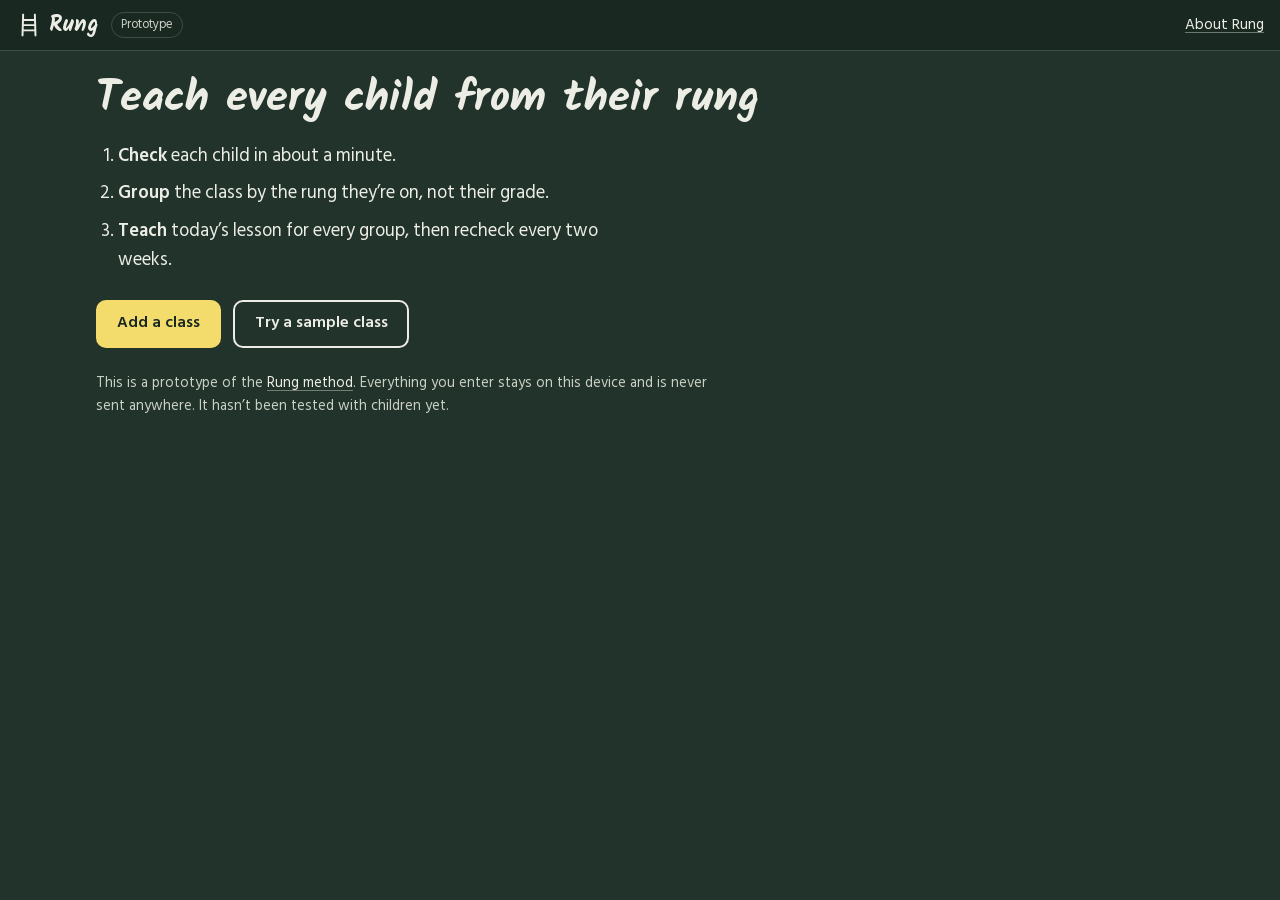
==== try/index.html @ 8c0bc84f "Add the Rung method and a working prototype Generalise Rung from a TaRL add-on into an open method a" ====
<!doctype html>
<html lang="en">
<head>
  <meta charset="utf-8">
  <meta name="viewport" content="width=device-width, initial-scale=1">
  <title>Rung prototype</title>
  <meta name="description" content="Check each child in a minute, group the class by level, and get today's lesson for every group. A prototype of the Rung tool.">
  <meta name="theme-color" content="#22332b">
  <link rel="icon" href="../favicon.svg" type="image/svg+xml">
  <link rel="manifest" href="manifest.webmanifest">
  <link rel="stylesheet" href="app.css">
</head>
<body>
  <header class="bar">
    <a class="mark" href="./" aria-label="Rung prototype, home">
      <svg viewBox="0 0 40 40" aria-hidden="true"><path d="M11 4 L10 36 M29 4 L30 36 M10.6 12 L29.4 12.4 M10.4 20.2 L29.7 20 M10.2 28.3 L29.8 28.1"/></svg>
      <span>Rung</span>
    </a>
    <span class="tag">Prototype</span>
    <a class="about" href="../">About Rung</a>
  </header>
  <main id="app" tabindex="-1"></main>
  <noscript><p class="wrap">The Rung prototype needs JavaScript.</p></noscript>
  <script src="ladders.js"></script>
  <script src="app.js"></script>
</body>
</html>
---- try/app.css ----
@font-face { font-family: 'Hind'; font-style: normal; font-weight: 400; font-display: swap; src: url('../fonts/hind-400-devanagari.woff2') format('woff2'); unicode-range: U+0900-097F, U+1CD0-1CF4, U+1CF7-1CF9, U+200C-200D, U+20A8, U+20B9, U+20F0, U+25CC, U+A830-A839, U+A8E0-A8FF, U+11B00-11B0A; }
@font-face { font-family: 'Hind'; font-style: normal; font-weight: 400; font-display: swap; src: url('../fonts/hind-400-latin-ext.woff2') format('woff2'); unicode-range: U+0100-02BA, U+02BD-02C5, U+02C7-02CC, U+02CE-02D7, U+02DD-02FF, U+0304, U+0308, U+0329, U+1D00-1DBF, U+1E00-1E9F, U+1EF2-1EFF, U+2020, U+20A0-20AB, U+20AD-20C4, U+2113, U+2C60-2C7F, U+A720-A7FF; }
@font-face { font-family: 'Hind'; font-style: normal; font-weight: 400; font-display: swap; src: url('../fonts/hind-400-latin.woff2') format('woff2'); unicode-range: U+0000-00FF, U+0131, U+0152-0153, U+02BB-02BC, U+02C6, U+02DA, U+02DC, U+0304, U+0308, U+0329, U+2000-206F, U+20AC, U+2122, U+2191, U+2193, U+2212, U+2215, U+FEFF, U+FFFD; }
@font-face { font-family: 'Hind'; font-style: normal; font-weight: 600; font-display: swap; src: url('../fonts/hind-600-devanagari.woff2') format('woff2'); unicode-range: U+0900-097F, U+1CD0-1CF4, U+1CF7-1CF9, U+200C-200D, U+20A8, U+20B9, U+20F0, U+25CC, U+A830-A839, U+A8E0-A8FF, U+11B00-11B0A; }
@font-face { font-family: 'Hind'; font-style: normal; font-weight: 600; font-display: swap; src: url('../fonts/hind-600-latin-ext.woff2') format('woff2'); unicode-range: U+0100-02BA, U+02BD-02C5, U+02C7-02CC, U+02CE-02D7, U+02DD-02FF, U+0304, U+0308, U+0329, U+1D00-1DBF, U+1E00-1E9F, U+1EF2-1EFF, U+2020, U+20A0-20AB, U+20AD-20C4, U+2113, U+2C60-2C7F, U+A720-A7FF; }
@font-face { font-family: 'Hind'; font-style: normal; font-weight: 600; font-display: swap; src: url('../fonts/hind-600-latin.woff2') format('woff2'); unicode-range: U+0000-00FF, U+0131, U+0152-0153, U+02BB-02BC, U+02C6, U+02DA, U+02DC, U+0304, U+0308, U+0329, U+2000-206F, U+20AC, U+2122, U+2191, U+2193, U+2212, U+2215, U+FEFF, U+FFFD; }
@font-face { font-family: 'Kalam'; font-style: normal; font-weight: 700; font-display: swap; src: url('../fonts/kalam-700-devanagari.woff2') format('woff2'); unicode-range: U+0900-097F, U+1CD0-1CF4, U+1CF7-1CF9, U+200C-200D, U+20A8, U+20B9, U+20F0, U+25CC, U+A830-A839, U+A8E0-A8FF, U+11B00-11B0A; }
@font-face { font-family: 'Kalam'; font-style: normal; font-weight: 700; font-display: swap; src: url('../fonts/kalam-700-latin-ext.woff2') format('woff2'); unicode-range: U+0100-02BA, U+02BD-02C5, U+02C7-02CC, U+02CE-02D7, U+02DD-02FF, U+0304, U+0308, U+0329, U+1D00-1DBF, U+1E00-1E9F, U+1EF2-1EFF, U+2020, U+20A0-20AB, U+20AD-20C4, U+2113, U+2C60-2C7F, U+A720-A7FF; }
@font-face { font-family: 'Kalam'; font-style: normal; font-weight: 700; font-display: swap; src: url('../fonts/kalam-700-latin.woff2') format('woff2'); unicode-range: U+0000-00FF, U+0131, U+0152-0153, U+02BB-02BC, U+02C6, U+02DA, U+02DC, U+0304, U+0308, U+0329, U+2000-206F, U+20AC, U+2122, U+2191, U+2193, U+2212, U+2215, U+FEFF, U+FFFD; }

/* ---------------------------------------------------------------
   Rung prototype. The site's slate and chalk, without the texture,
   tuned for a cheap phone held in one hand in a bright classroom.
   --------------------------------------------------------------- */

:root {
  --slate: #22332b;
  --slate-deep: #1a2822;
  --slate-lift: #2b3f35;
  --line: rgba(236, 238, 230, .18);
  --chalk: #eceee6;
  --chalk-soft: #c9d0c4;
  --yellow: #f3dc6b;
  --g0: #f4a7bb;
  --g1: #f5b979;
  --g2: #a6d4ea;
  --g3: #b8e0a4;
  --g4: #eceee6;
  --paper: #f4f0e2;
  --paper-ink: #1f2a25;
  --danger: #f2a093;
  --hand: "Kalam", "Hind", cursive;
  --print: "Hind", system-ui, sans-serif;
  color-scheme: dark;
}

* { box-sizing: border-box; }
html { background: var(--slate); }
body { margin: 0; min-height: 100vh; background: var(--slate); color: var(--chalk); font: 400 1.0625rem/1.6 var(--print); -webkit-font-smoothing: antialiased; }
a { color: var(--chalk); text-underline-offset: .2em; text-decoration-color: rgba(236, 238, 230, .4); }
a:hover { text-decoration-color: var(--yellow); }
:focus-visible { outline: 2.5px dashed var(--yellow); outline-offset: 3px; border-radius: 4px; }
h1:focus { outline: none; }
h1, h2, h3, h4 { font-weight: 600; line-height: 1.2; margin: 0; }
h1 { font: 700 clamp(2rem, 6vw, 2.75rem)/1.1 var(--hand); margin: .25rem 0 1rem; }
h2 { font-size: 1.25rem; margin: 2.25rem 0 .9rem; }
p { margin: 0 0 1rem; }

.wrap { width: min(100% - 32px, 68rem); margin-inline: auto; }
.narrow { width: min(100% - 32px, 34rem); }
.center { text-align: center; padding-top: 3rem; }

/* bar */
.bar { display: flex; align-items: center; gap: .75rem; padding: .75rem 16px; border-bottom: 1px solid var(--line); background: var(--slate-deep); }
.mark { display: inline-flex; align-items: center; gap: .45rem; text-decoration: none; font: 700 1.4rem/1 var(--hand); }
.mark svg { width: 26px; height: 26px; fill: none; stroke: var(--chalk); stroke-width: 3; stroke-linecap: round; }
.tag { font-size: .8rem; padding: .1rem .55rem; border: 1px solid var(--line); border-radius: 99px; color: var(--chalk-soft); }
.about { margin-left: auto; font-size: .95rem; }
main { padding: 1.25rem 0 4rem; }
main:focus { outline: none; }

/* buttons */
.btn { display: inline-flex; align-items: center; justify-content: center; min-height: 48px; padding: .6rem 1.2rem; border: 2px solid var(--chalk); border-radius: 10px; background: transparent; color: var(--chalk); font: 600 1rem/1.2 var(--print); text-decoration: none; cursor: pointer; }
.btn:hover { border-color: var(--yellow); }
.btn.primary { background: var(--yellow); border-color: var(--yellow); color: var(--slate-deep); }
.btn.primary:hover { filter: brightness(1.06); }
.btn.solid { background: var(--chalk); color: var(--slate-deep); }
.btn.small { min-height: 40px; padding: .35rem .8rem; font-size: .9rem; }
.btn[disabled] { opacity: .35; cursor: default; }
.btn.solid-danger { background: var(--danger); border-color: var(--danger); color: var(--slate-deep); margin-left: .5rem; }
.link { background: none; border: 0; padding: .5rem 0; color: var(--chalk); font: inherit; text-decoration: underline; text-decoration-color: rgba(236, 238, 230, .4); text-underline-offset: .2em; cursor: pointer; }
.link:hover { text-decoration-color: var(--yellow); }
.actions { display: flex; flex-wrap: wrap; gap: .75rem; margin: 1.5rem 0; }
.back { display: inline-block; font-size: .95rem; color: var(--chalk-soft); margin-bottom: .25rem; padding: .35rem 0; }
.back::before { content: "‹ "; }

.fine { color: var(--chalk-soft); font-size: .92rem; max-width: 40rem; }
.warn { background: var(--danger); color: var(--slate-deep); padding: .75rem 1rem; border-radius: 8px; }

/* home */
.intro { font-size: 1.15rem; padding-left: 1.4rem; max-width: 34rem; }
.intro li { margin-bottom: .5rem; }
.rows { list-style: none; padding: 0; margin: 0; border-top: 1px solid var(--line); }
.rows li { border-bottom: 1px solid var(--line); }
.row { display: flex; flex-direction: column; padding: .9rem .25rem; text-decoration: none; }
.row:hover .row-name { text-decoration: underline; text-decoration-color: var(--yellow); }
.row-name { font-weight: 600; font-size: 1.15rem; }
.row-meta { color: var(--chalk-soft); font-size: .95rem; }

/* forms */
.form { display: grid; gap: 1.25rem; }
.field { display: grid; gap: .4rem; border: 0; padding: 0; margin: 0; }
.field > span, .field legend { font-weight: 600; margin-bottom: .2rem; padding: 0; }
.field small { color: var(--chalk-soft); font-size: .88rem; }
.field.short input { max-width: 9rem; }
input, textarea { width: 100%; font: inherit; color: var(--chalk); background: var(--slate-deep); border: 1.5px solid var(--line); border-radius: 8px; padding: .7rem .8rem; min-height: 48px; }
input:focus, textarea:focus { border-color: var(--yellow); outline: none; }
input::placeholder, textarea::placeholder { color: rgba(201, 208, 196, .5); }
.choice { display: flex; gap: .75rem; align-items: flex-start; padding: .75rem .9rem; border: 1.5px solid var(--line); border-radius: 10px; margin-bottom: .5rem; cursor: pointer; }
.choice:has(input:checked) { border-color: var(--yellow); }
.choice input { width: 20px; height: 20px; min-height: 0; margin: .2rem 0 0; accent-color: var(--yellow); flex: none; }
.choice-rungs { display: block; color: var(--chalk-soft); font-size: .9rem; }
.choice-note { display: block; color: var(--g1); font-size: .85rem; margin-top: .2rem; }
.error { color: var(--danger); font-weight: 600; margin: 0; }

/* the check */
.count { color: var(--chalk-soft); margin: 0; font-size: .95rem; }
.who-check { margin-bottom: .6rem; }
.ask { max-width: 40rem; }
.rung-pill { display: inline-block; margin-right: .35rem; padding: .05rem .6rem; border-radius: 99px; background: var(--c); color: var(--slate-deep); font-size: .9rem; }
.card { background: var(--paper); color: var(--paper-ink); margin: .5rem auto 1.25rem; width: min(100% - 16px, 52rem); border-radius: 12px; padding: clamp(1.25rem, 5vw, 2.5rem); box-shadow: 0 2px 0 rgba(0, 0, 0, .25); }
.card-items { list-style: none; margin: 0; padding: 0; display: flex; flex-wrap: wrap; justify-content: center; gap: clamp(1rem, 5vw, 2.75rem); font-weight: 600; line-height: 1.1; }
.card-items.r1 { font-size: clamp(3rem, 14vw, 5.5rem); }
.card-items.r2 { font-size: clamp(2rem, 9vw, 3.5rem); }
.card-items.sums { font-size: clamp(2.25rem, 10vw, 4rem); gap: 1.25rem 3.5rem; font-variant-numeric: tabular-nums; }
.card-text { margin: 0 auto; max-width: 34em; font-weight: 400; }
.card-text.r3 { font-size: clamp(1.4rem, 5.4vw, 2rem); line-height: 1.6; }
.card-text.r4 { font-size: clamp(1.15rem, 4.2vw, 1.55rem); line-height: 1.65; }
.card [lang="hi"], .card-text[lang="hi"] { line-height: 1.8; }
.rule { color: var(--chalk-soft); text-align: center; max-width: 36rem; margin-inline: auto; }
.answer { display: grid; grid-template-columns: 1fr 1fr; gap: .75rem; max-width: 30rem; margin: 0 auto; }
.btn.big { min-height: 64px; font-size: 1.15rem; }
.minor { text-align: center; margin: 1rem 0 0; }
.toast { text-align: center; color: var(--yellow); min-height: 1.6em; margin-top: .5rem; font-weight: 600; }

/* class page */
.class-head h1 { margin-bottom: .3rem; }
.meta { color: var(--chalk-soft); }
.call { display: flex; flex-wrap: wrap; align-items: center; justify-content: space-between; gap: .75rem 1.5rem; padding: 1rem 1.1rem; border: 2px solid var(--yellow); border-radius: 12px; margin: 1.25rem 0 0; }
.call p { margin: 0; }
.call.quiet { border-color: var(--line); }

.g-board { list-style: none; margin: 0; padding: 0; display: grid; grid-template-columns: repeat(5, minmax(0, 1fr)); border-top: 2px solid var(--line); }
.g-col { padding: .8rem .75rem 1rem; border-left: 1.5px solid var(--line); }
.g-col:first-child { border-left: 0; padding-left: 0; }
.g-col h3 { color: var(--c); font: 700 1.15rem/1.2 var(--hand); display: flex; justify-content: space-between; gap: .5rem; padding-bottom: .5rem; border-bottom: 3px solid var(--c); margin-bottom: .6rem; }
.g-col .n { font-family: var(--print); font-weight: 600; }
.g-col ul { list-style: none; margin: 0; padding: 0; font-size: .97rem; }
.g-col li { padding: .12rem 0; }
.g-col.empty { opacity: .45; }

.today-head { display: flex; flex-wrap: wrap; align-items: center; justify-content: space-between; gap: .5rem 1rem; margin: 2.25rem 0 .5rem; }
.today-head h2 { margin: 0; }
.day-nav { display: flex; align-items: center; gap: .6rem; font-size: .95rem; color: var(--chalk-soft); }
.lessons { display: grid; grid-template-columns: repeat(auto-fill, minmax(min(100%, 19rem), 1fr)); gap: 1rem; }
.lesson { border-top: 4px solid var(--c); background: var(--slate-lift); border-radius: 0 0 10px 10px; padding: 1rem 1.1rem 1.1rem; }
.lesson h3 { color: var(--c); font: 700 1.3rem/1.2 var(--hand); }
.lesson-who { color: var(--chalk-soft); font-size: .9rem; margin: .2rem 0 .8rem; }
.lesson h4 { font-size: 1.05rem; margin-bottom: .5rem; }
.lesson-note { font-size: .9rem; border-left: 3px solid var(--c); padding-left: .6rem; color: var(--chalk-soft); }
.parts { margin: 0 0 .75rem; padding-left: 1.2rem; }
.parts li { margin-bottom: .55rem; }
.part-head { display: block; font-weight: 600; font-size: .92rem; color: var(--c); }
.need { font-size: .92rem; margin: 0; color: var(--chalk-soft); }
.need b { color: var(--chalk); }
.sub-nav { display: flex; flex-wrap: wrap; gap: .5rem 1.5rem; align-items: center; border-top: 1px solid var(--line); margin-top: 2rem; padding-top: .75rem; }
.sub-nav a { padding: .5rem 0; }

/* progress */
.big-stat { font-size: 1.25rem; }
.key { list-style: none; padding: 0; margin: 0 0 1.25rem; display: flex; flex-wrap: wrap; gap: .4rem 1.1rem; font-size: .92rem; }
.key li::before { content: ""; display: inline-block; width: .8em; height: .8em; border-radius: 3px; background: var(--c); margin-right: .4rem; vertical-align: -.05em; }
.p-rows { list-style: none; padding: 0; margin: 0 0 1.5rem; display: grid; gap: 1rem; }
.p-label { margin: 0 0 .3rem; font-size: .95rem; color: var(--chalk-soft); }
.p-bar { display: flex; height: 40px; border-radius: 8px; overflow: hidden; gap: 2px; }
.p-bar span { background: var(--c); color: var(--slate-deep); font-weight: 600; display: flex; align-items: center; justify-content: center; font-size: .9rem; min-width: 1.6rem; }
.p-bar .unk { background: transparent; border: 1.5px dashed var(--line); color: var(--chalk-soft); }

/* edit */
.kids { list-style: none; padding: 0; margin: 0 0 1.5rem; border-top: 1px solid var(--line); }
.kids li { display: flex; justify-content: space-between; align-items: center; border-bottom: 1px solid var(--line); padding: .15rem 0; }
.danger { margin-top: 2.5rem; padding-top: 1.25rem; border-top: 1px solid var(--line); }
.danger p { margin-top: 1rem; }

@media (max-width: 720px) {
  .g-board { grid-template-columns: 1fr; border-top: 0; }
  .g-col, .g-col:first-child { border-left: 0; padding: .6rem 0; }
  .g-col h3 { margin-bottom: .35rem; }
  .g-col ul { display: flex; flex-wrap: wrap; gap: .1rem 1rem; }
  .g-col.empty ul { display: none; }
}

@media print {
  :root { --chalk: #111; --chalk-soft: #444; --line: #bbb; --g0: #b03a5b; --g1: #a35a10; --g2: #1f6a8f; --g3: #3c7a24; --g4: #333; }
  html, body { background: #fff; }
  .bar, .back, .call, .actions, .sub-nav, .day-nav button, .fine, .warn { display: none !important; }
  .lesson { background: #fff; break-inside: avoid; border: 1px solid #bbb; border-top: 4px solid var(--c); }
  .lessons { grid-template-columns: 1fr 1fr; }
}
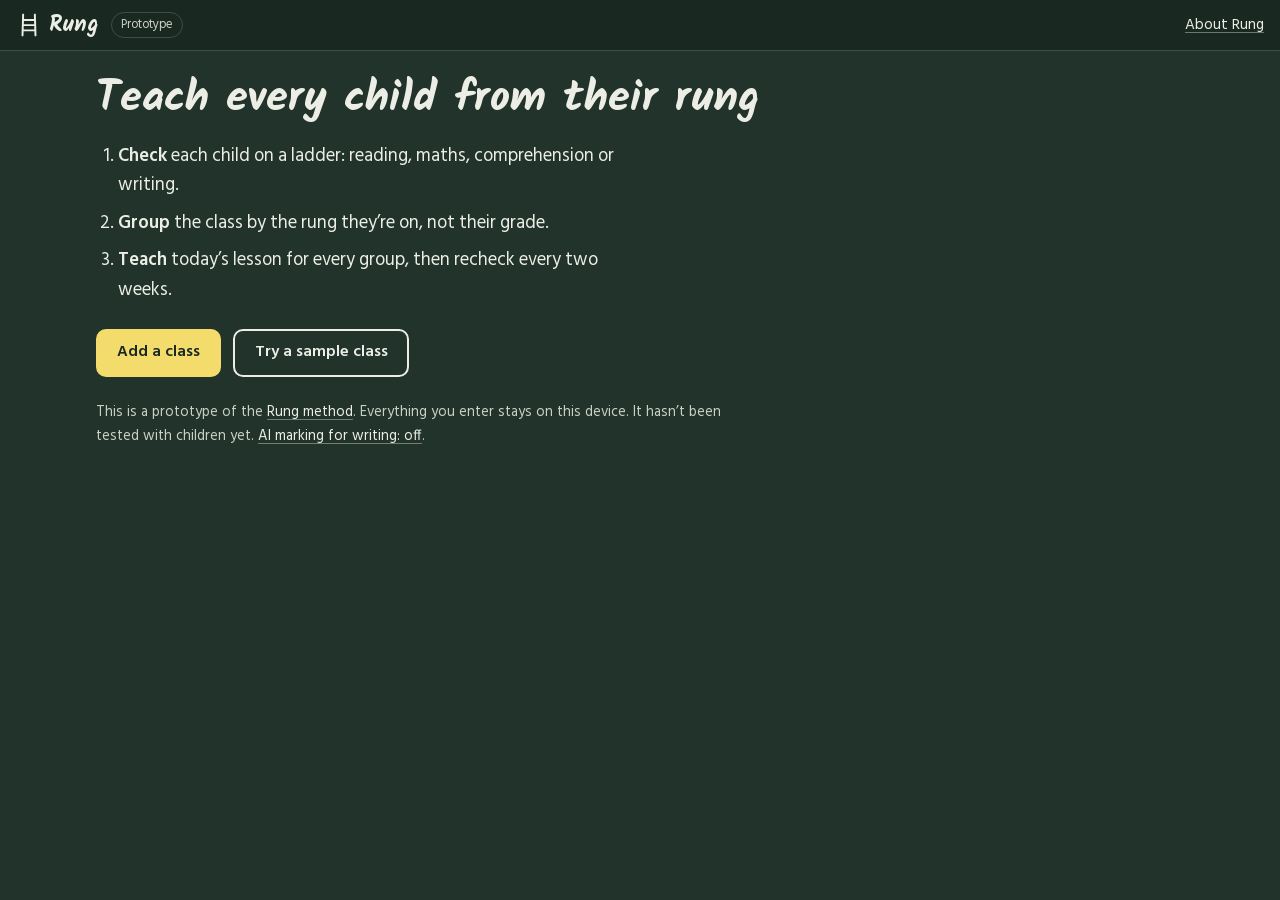
==== commit 7a0adee3: "Add profiles across ladders, AI-read writing checks and the v0-v50 roadmap Comprehension and writing" ====
--- a/try/index.html
+++ b/try/index.html
@@ -22,6 +22,7 @@
   <main id="app" tabindex="-1"></main>
   <noscript><p class="wrap">The Rung prototype needs JavaScript.</p></noscript>
   <script src="ladders.js"></script>
+  <script src="ladders-upper.js"></script>
   <script src="app.js"></script>
 </body>
 </html>
--- a/try/app.css
+++ b/try/app.css
@@ -172,6 +172,52 @@
 .danger { margin-top: 2.5rem; padding-top: 1.25rem; border-top: 1px solid var(--line); }
 .danger p { margin-top: 1rem; }
 
+/* ---------- several ladders ---------- */
+.row-meta.due { color: var(--yellow); }
+.sr { position: absolute; width: 1px; height: 1px; overflow: hidden; clip: rect(0 0 0 0); }
+select { width: 100%; font: inherit; color: var(--chalk); background: var(--slate-deep); border: 1.5px solid var(--line); border-radius: 8px; padding: .7rem .8rem; min-height: 48px; }
+.table-wrap { overflow-x: auto; border-top: 2px solid var(--line); }
+.profile { border-collapse: collapse; width: 100%; min-width: 34rem; font-size: .95rem; }
+.profile th, .profile td { text-align: left; padding: .55rem .75rem .55rem 0; border-bottom: 1px solid var(--line); white-space: nowrap; }
+.profile thead th { color: var(--chalk-soft); font-weight: 600; font-size: .88rem; }
+.profile tbody th { font-weight: 600; }
+.profile td.na { color: rgba(201, 208, 196, .55); font-size: .88rem; }
+.chip { display: inline-block; padding: .05rem .6rem; border-radius: 99px; background: var(--c); color: var(--slate-deep); font-weight: 600; font-size: .88rem; }
+
+/* comprehension check */
+.card-text.story { font-size: clamp(1.05rem, 3.6vw, 1.3rem); line-height: 1.7; }
+.teacher-q { border: 2px solid var(--yellow); border-radius: 12px; padding: 1rem 1.1rem; margin-bottom: 1rem; }
+.teacher-q p { margin: 0 0 .5rem; font-size: 1.1rem; }
+.teacher-q .good { margin: 0; font-size: .95rem; color: var(--chalk-soft); }
+
+/* writing check */
+.prompt { font: 700 clamp(1.3rem, 4.5vw, 1.7rem)/1.3 var(--hand); color: var(--yellow); margin: 1rem 0 .75rem; }
+.photo { margin: .5rem 0 1.25rem; }
+.btn.file { position: relative; overflow: hidden; }
+.btn.file input { position: absolute; inset: 0; opacity: 0; cursor: pointer; }
+.btn.file:focus-within { outline: 2.5px dashed var(--yellow); outline-offset: 3px; }
+.photo .fine { margin-top: .6rem; }
+.status { min-height: 1.4em; margin: .25rem 0 0; color: var(--yellow); font-weight: 600; }
+.ai { background: var(--slate-lift); border-radius: 10px; padding: 1rem 1.1rem; margin-bottom: 1.5rem; }
+.ai p:last-child { margin-bottom: 0; }
+.dims { margin: 0 0 1rem; padding-left: 1.2rem; font-size: .95rem; }
+.dims li { margin-bottom: .3rem; }
+details summary { cursor: pointer; color: var(--chalk-soft); padding: .3rem 0; }
+.transcript { background: var(--paper); color: var(--paper-ink); border-radius: 8px; padding: .8rem 1rem; margin-top: .5rem; white-space: pre-wrap; }
+.steps-own { margin-top: 1rem; padding-top: .75rem; border-top: 1px solid var(--line); }
+.steps-own ul { margin: .3rem 0 0; padding-left: 1.1rem; font-size: .93rem; }
+.steps-own li { margin-bottom: .35rem; }
+.g-col li a { text-decoration: none; }
+.g-col li a:hover { text-decoration: underline; }
+
+/* child profile */
+.pf { border-top: 1px solid var(--line); padding-top: .25rem; margin-top: 1.25rem; }
+.pf h2 { margin-top: 1rem; }
+.mini-ladder { list-style: none; padding: 0; margin: 0 0 1rem; display: flex; flex-wrap: wrap; gap: .35rem; }
+.mini-ladder li { font-size: .85rem; padding: .15rem .6rem; border-radius: 99px; border: 1.5px solid var(--line); color: rgba(201, 208, 196, .6); }
+.mini-ladder li.below { border-color: var(--c); color: var(--chalk-soft); }
+.mini-ladder li.on { background: var(--c); border-color: var(--c); color: var(--slate-deep); font-weight: 600; }
+
 @media (max-width: 720px) {
   .g-board { grid-template-columns: 1fr; border-top: 0; }
   .g-col, .g-col:first-child { border-left: 0; padding: .6rem 0; }
